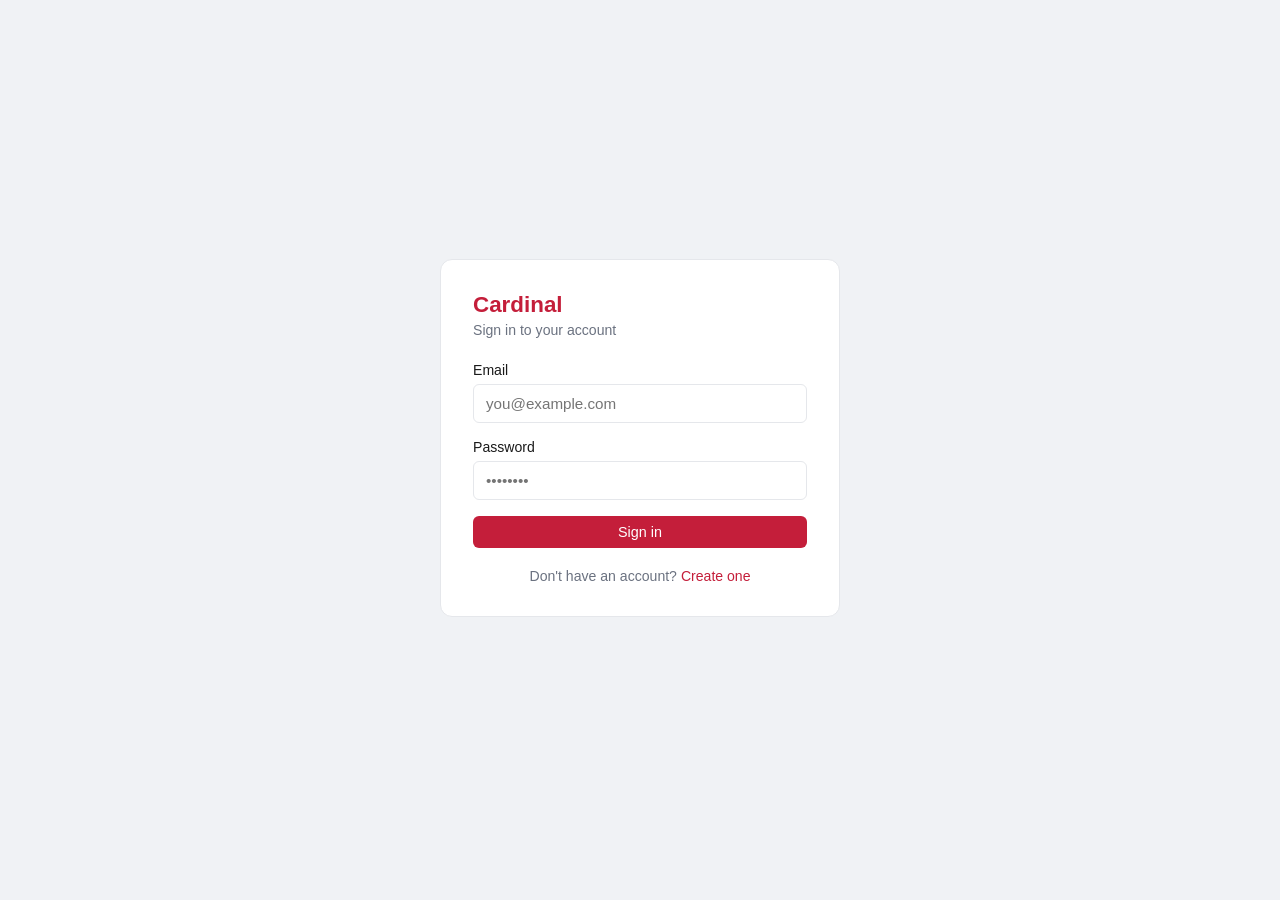
==== dashboard.html @ e716947e "add UI" ====
<!DOCTYPE html>
<html lang="en">
<head>
  <meta charset="UTF-8">
  <title>Feed – Cardinal</title>
  <link rel="stylesheet" href="/css/style.css">
</head>
<body>
  <div class="container">
    <div class="compose-box">
      <textarea id="chirpInput" placeholder="What's happening?"></textarea>
      <div class="compose-footer">
        <span id="charCount" style="font-size:0.8rem;color:var(--text-muted);margin-right:10px"></span>
        <button class="btn btn-primary" onclick="postChirp()">Post</button>
      </div>
    </div>

    <div id="feed"></div>
  </div>

  <script src="/js/api.js"></script>
  <script src="/js/auth.js"></script>
  <script src="/js/notifications.js"></script>
  <script src="/js/nav.js"></script>
  <script>
    requireAuth();
    initNav();

    const MAX_CHARS = 140;
    const chirpInput = document.getElementById("chirpInput");

    chirpInput.addEventListener("input", () => {
      const remaining = MAX_CHARS - chirpInput.value.length;
      const el = document.getElementById("charCount");
      el.textContent = `${chirpInput.value.length}/${MAX_CHARS}`;
      el.style.color = remaining < 20 ? "#b91c1c" : "var(--text-muted)";
    });

    async function postChirp() {
      const body = chirpInput.value.trim();
      if (!body) return;
      if (body.length > MAX_CHARS) {
        alert("Chirp is too long.");
        return;
      }

      const res = await apiRequestAuth("/api/newchirp", "POST", { body });
      if (!res || !res.ok) {
        alert("Failed to post chirp.");
        return;
      }

      chirpInput.value = "";
      document.getElementById("charCount").textContent = "";
      loadFeed();
    }

    function formatTime(isoString) {
      const date = new Date(isoString);
      const now = new Date();
      const diff = Math.floor((now - date) / 1000);
      if (diff < 60) return `${diff}s ago`;
      if (diff < 3600) return `${Math.floor(diff / 60)}m ago`;
      if (diff < 86400) return `${Math.floor(diff / 3600)}h ago`;
      return date.toLocaleDateString();
    }

    async function deleteChirp(id) {
      if (!confirm("Delete this chirp?")) return;
      const res = await apiRequestAuth(`/api/chirps/${id}`, "DELETE");
      if (!res || !res.ok) {
        alert("Failed to delete chirp.");
        return;
      }
      loadFeed();
    }

    async function loadFeed() {
      const feed = document.getElementById("feed");
      feed.innerHTML = `<div class="empty-state">Loading...</div>`;

      const res = await fetch("/api/getallchirps?sort=desc");
      if (!res.ok) {
        feed.innerHTML = `<div class="empty-state">Failed to load feed.</div>`;
        return;
      }

      const chirps = await res.json();
      const myID = getCurrentUserID();

      if (!chirps || chirps.length === 0) {
        feed.innerHTML = `<div class="empty-state">No chirps yet. Be the first to post!</div>`;
        return;
      }

      feed.innerHTML = chirps.map(chirp => `
        <div class="chirp-card">
          <div class="chirp-card-header">
            <a class="chirp-author" href="/profile.html?user=${chirp.user_id}">@${chirp.username || "unknown"}</a>
            <div style="display:flex;align-items:center;gap:8px">
              <span class="chirp-time">${formatTime(chirp.created_at)}</span>
              ${chirp.user_id === myID ? `<button class="btn btn-sm btn-danger" onclick="deleteChirp('${chirp.id}')">Delete</button>` : ""}
            </div>
          </div>
          <div class="chirp-body">${chirp.body}</div>
        </div>
      `).join("");
    }

    loadFeed();
  </script>
</body>
</html>
---- css/style.css ----
:root {
  --red: #C41E3A;
  --red-dark: #9e1830;
  --bg: #f0f2f5;
  --card: #ffffff;
  --text: #1a1a1a;
  --text-muted: #6b7280;
  --border: #e5e7eb;
  --nav-height: 56px;
}

* {
  box-sizing: border-box;
  margin: 0;
  padding: 0;
}

body {
  font-family: -apple-system, BlinkMacSystemFont, "Segoe UI", Roboto, sans-serif;
  background: var(--bg);
  color: var(--text);
  padding-top: var(--nav-height);
}

a {
  color: var(--red);
  text-decoration: none;
}

a:hover {
  text-decoration: underline;
}

/* NAV */
.nav {
  position: fixed;
  top: 0;
  left: 0;
  right: 0;
  height: var(--nav-height);
  background: var(--card);
  border-bottom: 1px solid var(--border);
  display: flex;
  align-items: center;
  padding: 0 24px;
  gap: 24px;
  z-index: 100;
}

.nav-logo {
  font-weight: 700;
  font-size: 1.2rem;
  color: var(--red);
  text-decoration: none;
  margin-right: auto;
}

.nav-link {
  color: var(--text);
  font-size: 0.95rem;
}

.nav-link:hover {
  color: var(--red);
  text-decoration: none;
}

.nav-right {
  display: flex;
  align-items: center;
  gap: 16px;
  margin-left: auto;
}

/* NOTIFICATION BELL */
.notif-bell-wrapper {
  position: relative;
  cursor: pointer;
}

.notif-bell {
  font-size: 1.3rem;
  color: var(--text);
  background: none;
  border: none;
  cursor: pointer;
  padding: 4px;
}

.notif-badge {
  position: absolute;
  top: -4px;
  right: -4px;
  background: var(--red);
  color: white;
  font-size: 0.65rem;
  font-weight: 700;
  border-radius: 99px;
  padding: 1px 5px;
  min-width: 16px;
  text-align: center;
}

.notif-dropdown {
  display: none;
  position: absolute;
  top: 36px;
  right: 0;
  width: 340px;
  background: var(--card);
  border: 1px solid var(--border);
  border-radius: 8px;
  box-shadow: 0 4px 16px rgba(0,0,0,0.12);
  z-index: 200;
  max-height: 420px;
  overflow-y: auto;
}

.notif-dropdown.open {
  display: block;
}

.notif-dropdown-header {
  display: flex;
  align-items: center;
  justify-content: space-between;
  padding: 12px 16px;
  border-bottom: 1px solid var(--border);
  font-weight: 600;
  font-size: 0.9rem;
}

.notif-item {
  padding: 12px 16px;
  border-bottom: 1px solid var(--border);
  display: flex;
  align-items: flex-start;
  gap: 10px;
}

.notif-item.unread {
  background: #fff5f5;
}

.notif-item-body {
  flex: 1;
  font-size: 0.88rem;
  line-height: 1.4;
}

.notif-item-time {
  font-size: 0.75rem;
  color: var(--text-muted);
  margin-top: 2px;
}

.notif-empty {
  padding: 24px;
  text-align: center;
  color: var(--text-muted);
  font-size: 0.9rem;
}

/* BUTTONS */
.btn {
  padding: 8px 16px;
  border-radius: 6px;
  font-size: 0.9rem;
  font-weight: 500;
  cursor: pointer;
  border: none;
  transition: opacity 0.15s;
}

.btn:hover {
  opacity: 0.85;
}

.btn-primary {
  background: var(--red);
  color: white;
}

.btn-outline {
  background: transparent;
  color: var(--red);
  border: 1px solid var(--red);
}

.btn-danger {
  background: #fee2e2;
  color: #b91c1c;
}

.btn-sm {
  padding: 4px 10px;
  font-size: 0.8rem;
}

.btn-ghost {
  background: transparent;
  color: var(--text-muted);
  border: 1px solid var(--border);
}

/* CARDS */
.card {
  background: var(--card);
  border: 1px solid var(--border);
  border-radius: 10px;
  padding: 16px;
}

/* CHIRP CARD */
.chirp-card {
  background: var(--card);
  border: 1px solid var(--border);
  border-radius: 10px;
  padding: 16px;
  margin-bottom: 12px;
}

.chirp-card-header {
  display: flex;
  align-items: center;
  justify-content: space-between;
  margin-bottom: 8px;
}

.chirp-author {
  font-weight: 600;
  font-size: 0.95rem;
  color: var(--red);
}

.chirp-time {
  font-size: 0.78rem;
  color: var(--text-muted);
}

.chirp-body {
  font-size: 0.95rem;
  line-height: 1.5;
}

/* COMPOSE BOX */
.compose-box {
  background: var(--card);
  border: 1px solid var(--border);
  border-radius: 10px;
  padding: 16px;
  margin-bottom: 20px;
}

.compose-box textarea {
  width: 100%;
  border: 1px solid var(--border);
  border-radius: 6px;
  padding: 10px;
  font-size: 0.95rem;
  resize: vertical;
  min-height: 80px;
  font-family: inherit;
}

.compose-box textarea:focus {
  outline: none;
  border-color: var(--red);
}

.compose-footer {
  display: flex;
  justify-content: flex-end;
  margin-top: 10px;
}

/* FORMS (login/register) */
.form-page {
  min-height: 100vh;
  display: flex;
  align-items: center;
  justify-content: center;
  padding: 24px;
  padding-top: 0;
}

.form-card {
  background: var(--card);
  border: 1px solid var(--border);
  border-radius: 12px;
  padding: 32px;
  width: 100%;
  max-width: 400px;
}

.form-card h1 {
  font-size: 1.4rem;
  margin-bottom: 4px;
  color: var(--red);
}

.form-card .subtitle {
  font-size: 0.88rem;
  color: var(--text-muted);
  margin-bottom: 24px;
}

.form-group {
  margin-bottom: 16px;
}

.form-group label {
  display: block;
  font-size: 0.88rem;
  font-weight: 500;
  margin-bottom: 6px;
}

.form-group input {
  width: 100%;
  padding: 10px 12px;
  border: 1px solid var(--border);
  border-radius: 6px;
  font-size: 0.95rem;
  font-family: inherit;
}

.form-group input:focus {
  outline: none;
  border-color: var(--red);
}

.form-error {
  color: #b91c1c;
  background: #fee2e2;
  border-radius: 6px;
  padding: 10px 12px;
  font-size: 0.88rem;
  margin-bottom: 16px;
  display: none;
}

.form-success {
  color: #065f46;
  background: #d1fae5;
  border-radius: 6px;
  padding: 10px 12px;
  font-size: 0.88rem;
  margin-bottom: 16px;
  display: none;
}

.form-footer {
  text-align: center;
  font-size: 0.88rem;
  color: var(--text-muted);
  margin-top: 20px;
}

/* LAYOUT */
.container {
  max-width: 640px;
  margin: 0 auto;
  padding: 24px 16px;
}

/* PROFILE */
.profile-header {
  display: flex;
  align-items: flex-start;
  justify-content: space-between;
  gap: 16px;
  margin-bottom: 20px;
}

.profile-info h2 {
  font-size: 1.3rem;
  margin-bottom: 4px;
}

.profile-meta {
  font-size: 0.85rem;
  color: var(--text-muted);
  margin-bottom: 12px;
}

.profile-stats {
  display: flex;
  gap: 20px;
  font-size: 0.9rem;
}

.profile-stats span {
  font-weight: 600;
}

.profile-tabs {
  display: flex;
  border-bottom: 1px solid var(--border);
  margin-bottom: 20px;
  gap: 0;
}

.profile-tab {
  padding: 10px 20px;
  font-size: 0.9rem;
  cursor: pointer;
  border-bottom: 2px solid transparent;
  color: var(--text-muted);
  background: none;
  border-top: none;
  border-left: none;
  border-right: none;
}

.profile-tab.active {
  color: var(--red);
  border-bottom-color: var(--red);
  font-weight: 600;
}

/* USER LIST ITEM */
.user-item {
  display: flex;
  align-items: center;
  justify-content: space-between;
  padding: 12px 0;
  border-bottom: 1px solid var(--border);
}

.user-item-name {
  font-weight: 500;
}

/* SEARCH */
.search-bar {
  display: flex;
  gap: 8px;
  margin-bottom: 24px;
}

.search-bar input {
  flex: 1;
  padding: 10px 12px;
  border: 1px solid var(--border);
  border-radius: 6px;
  font-size: 0.95rem;
  font-family: inherit;
}

.search-bar input:focus {
  outline: none;
  border-color: var(--red);
}

/* PAGE TITLE */
.page-title {
  font-size: 1.2rem;
  font-weight: 700;
  margin-bottom: 20px;
}

/* EMPTY STATE */
.empty-state {
  text-align: center;
  padding: 48px 16px;
  color: var(--text-muted);
  font-size: 0.95rem;
}

/* MOBILE */
@media (max-width: 600px) {
  .nav {
    padding: 0 12px;
    gap: 12px;
  }

  .container {
    padding: 16px 12px;
  }

  .notif-dropdown {
    width: 300px;
    right: -60px;
  }
}
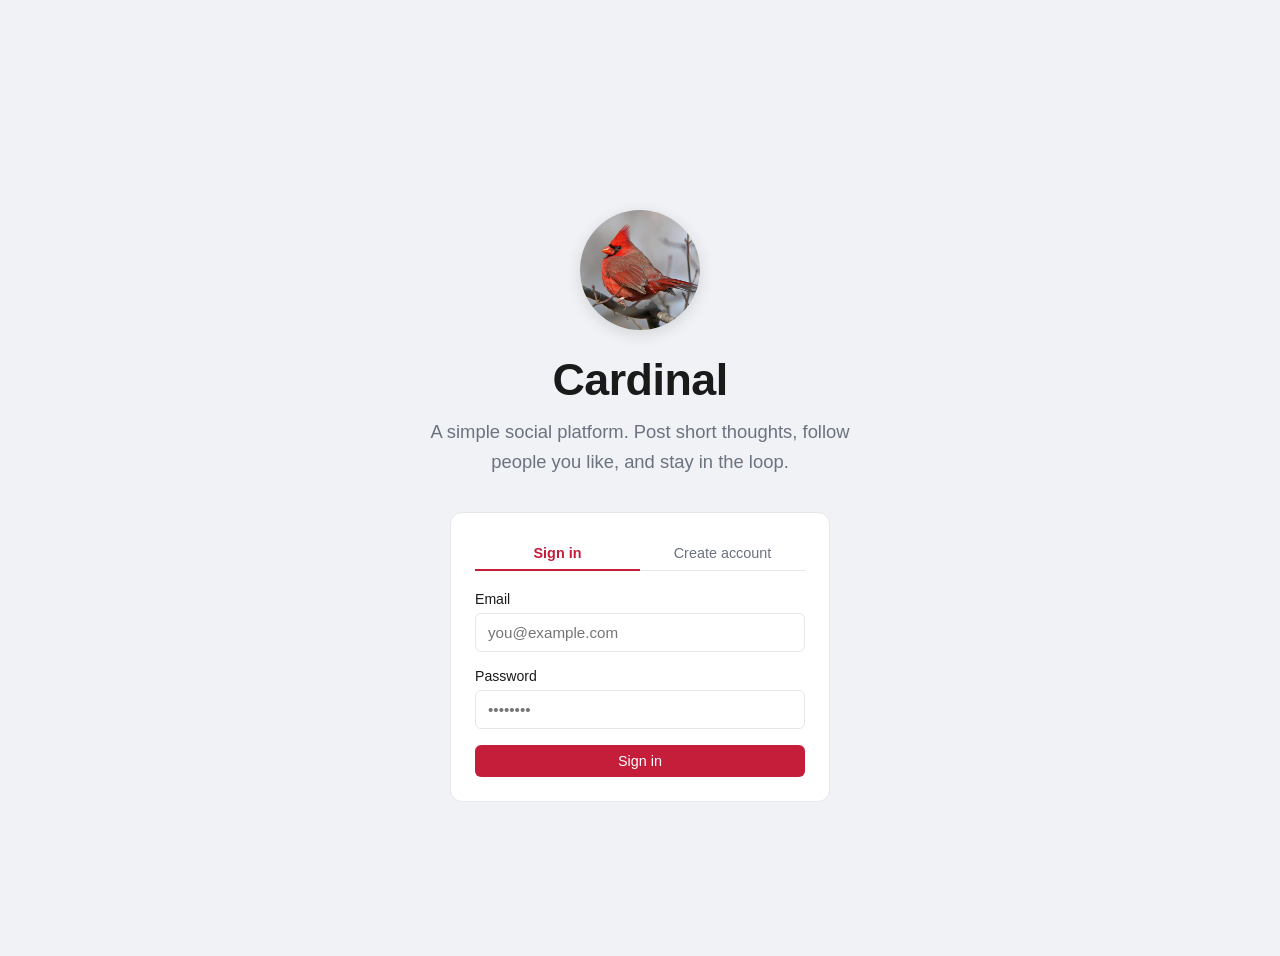
==== commit c1bb7310: "fix: use utf8.RuneCountInString to check for character length" ====
--- a/dashboard.html
+++ b/dashboard.html
@@ -7,6 +7,12 @@
 </head>
 <body>
   <div class="container">
+    <div class="search-bar" style="margin-bottom:16px">
+      <input type="text" id="searchInput" placeholder="Search users by username or user ID" />
+      <button class="btn btn-primary" onclick="searchUser()">Search</button>
+    </div>
+    <div id="searchResult" style="margin-bottom:16px"></div>
+
     <div class="compose-box">
       <textarea id="chirpInput" placeholder="What's happening?"></textarea>
       <div class="compose-footer">
@@ -15,7 +21,15 @@
       </div>
     </div>
 
+    <div style="display:flex;gap:0;margin-bottom:20px;border-bottom:1px solid var(--border)">
+      <button class="profile-tab active" id="tabFollowing" onclick="switchTab('following')">Following</button>
+      <button class="profile-tab" id="tabDiscover" onclick="switchTab('discover')">Discover</button>
+    </div>
+
     <div id="feed"></div>
+    <div style="text-align:center;margin-top:16px">
+      <button class="btn btn-outline" id="loadMoreBtn" onclick="loadMore()" style="display:none">Load more</button>
+    </div>
   </div>
 
   <script src="/js/api.js"></script>
@@ -26,33 +40,74 @@
     requireAuth();
     initNav();
 
-    const MAX_CHARS = 140;
+    const MAX_CHARS = 500;
+    const LIMIT = 20;
     const chirpInput = document.getElementById("chirpInput");
 
+    let currentTab = "following";
+    let followingCursor = null;
+    let discoverCursor = null;
+
     chirpInput.addEventListener("input", () => {
-      const remaining = MAX_CHARS - chirpInput.value.length;
       const el = document.getElementById("charCount");
       el.textContent = `${chirpInput.value.length}/${MAX_CHARS}`;
-      el.style.color = remaining < 20 ? "#b91c1c" : "var(--text-muted)";
+      el.style.color = chirpInput.value.length > MAX_CHARS - 20 ? "#b91c1c" : "var(--text-muted)";
     });
+
+    document.getElementById("searchInput").addEventListener("keydown", (e) => {
+      if (e.key === "Enter") searchUser();
+    });
+
+    async function searchUser() {
+      const query = document.getElementById("searchInput").value.trim();
+      const resultEl = document.getElementById("searchResult");
+      if (!query) { resultEl.innerHTML = ""; return; }
+
+      const res = await apiRequestAuth(`/api/users/${encodeURIComponent(query)}`, "GET");
+
+      if (!res || res.status === 404) {
+        resultEl.innerHTML = `<div class="empty-state">No user found for "<strong>${escapeHTML(query)}</strong>".</div>`;
+        return;
+      }
+      if (!res.ok) {
+        resultEl.innerHTML = `<div class="empty-state">Something went wrong. Try again.</div>`;
+        return;
+      }
+
+      const user = await res.json();
+      resultEl.innerHTML = `
+        <div class="card" style="display:flex;align-items:center;justify-content:space-between">
+          <div>
+            <div style="font-weight:700">@${escapeHTML(user.username)}</div>
+            <div style="font-size:0.85rem;color:var(--text-muted);margin-top:2px">${user.followers_count} followers · ${user.followings_count} following</div>
+          </div>
+          <a href="/profile.html?user=${user.id}" class="btn btn-primary btn-sm">View Profile</a>
+        </div>
+      `;
+    }
 
     async function postChirp() {
       const body = chirpInput.value.trim();
-      if (!body) return;
-      if (body.length > MAX_CHARS) {
-        alert("Chirp is too long.");
-        return;
-      }
-
+      if (!body || body.length > MAX_CHARS) return;
       const res = await apiRequestAuth("/api/newchirp", "POST", { body });
-      if (!res || !res.ok) {
-        alert("Failed to post chirp.");
-        return;
-      }
-
+      if (!res || !res.ok) { alert("Failed to post chirp."); return; }
       chirpInput.value = "";
       document.getElementById("charCount").textContent = "";
-      loadFeed();
+      followingCursor = null;
+      discoverCursor = null;
+      document.getElementById("feed").innerHTML = "";
+      loadChirps();
+    }
+
+    function switchTab(tab) {
+      currentTab = tab;
+      document.getElementById("tabFollowing").classList.toggle("active", tab === "following");
+      document.getElementById("tabDiscover").classList.toggle("active", tab === "discover");
+      document.getElementById("feed").innerHTML = "";
+      document.getElementById("loadMoreBtn").style.display = "none";
+      followingCursor = null;
+      discoverCursor = null;
+      loadChirps();
     }
 
     function formatTime(isoString) {
@@ -65,49 +120,142 @@
       return date.toLocaleDateString();
     }
 
-    async function deleteChirp(id) {
-      if (!confirm("Delete this chirp?")) return;
-      const res = await apiRequestAuth(`/api/chirps/${id}`, "DELETE");
-      if (!res || !res.ok) {
-        alert("Failed to delete chirp.");
-        return;
-      }
-      loadFeed();
-    }
-
-    async function loadFeed() {
+    function renderChirps(chirps, append) {
       const feed = document.getElementById("feed");
-      feed.innerHTML = `<div class="empty-state">Loading...</div>`;
-
-      const res = await fetch("/api/getallchirps?sort=desc");
-      if (!res.ok) {
-        feed.innerHTML = `<div class="empty-state">Failed to load feed.</div>`;
-        return;
-      }
-
-      const chirps = await res.json();
       const myID = getCurrentUserID();
 
-      if (!chirps || chirps.length === 0) {
-        feed.innerHTML = `<div class="empty-state">No chirps yet. Be the first to post!</div>`;
-        return;
-      }
-
-      feed.innerHTML = chirps.map(chirp => `
-        <div class="chirp-card">
+      if (!append && chirps.length === 0) {
+        feed.innerHTML = currentTab === "following"
+          ? `<div class="empty-state">No chirps yet. Follow some users to see their chirps here.</div>`
+          : `<div class="empty-state">No chirps yet. Be the first to post!</div>`;
+        return;
+      }
+
+      const html = chirps.map(chirp => `
+        <div class="chirp-card" id="chirp-${chirp.id}">
           <div class="chirp-card-header">
-            <a class="chirp-author" href="/profile.html?user=${chirp.user_id}">@${chirp.username || "unknown"}</a>
+            <a class="chirp-author" href="/profile.html?user=${chirp.user_id}">@${escapeHTML(chirp.username)}</a>
             <div style="display:flex;align-items:center;gap:8px">
               <span class="chirp-time">${formatTime(chirp.created_at)}</span>
               ${chirp.user_id === myID ? `<button class="btn btn-sm btn-danger" onclick="deleteChirp('${chirp.id}')">Delete</button>` : ""}
             </div>
           </div>
-          <div class="chirp-body">${chirp.body}</div>
+          <div class="chirp-body">${escapeHTML(chirp.body)}</div>
+          <div class="reaction-bar" id="reactions-${chirp.id}"></div>
+          <div class="reactor-list" id="reactor-list-${chirp.id}"></div>
         </div>
       `).join("");
-    }
-
-    loadFeed();
+
+      if (append) {
+        feed.insertAdjacentHTML("beforeend", html);
+      } else {
+        feed.innerHTML = html;
+      }
+
+      chirps.forEach(c => loadReactions(c.id));
+    }
+
+    const REACTIONS = ['❤️', '😂', '😮', '😢', '👍'];
+
+    async function loadReactions(chirpId) {
+      const res = await apiRequestAuth(`/api/chirps/${chirpId}/react`, 'GET');
+      if (!res || !res.ok) return;
+      const data = await res.json();
+      const bar = document.getElementById(`reactions-${chirpId}`);
+      if (!bar) return;
+
+      const countMap = {};
+      (data.counts || []).forEach(c => countMap[c.type] = c.count);
+      bar.dataset.userReaction = data.user_reaction || '';
+
+      const total = data.total || 0;
+      const totalHTML = total > 0
+        ? `<span class="reaction-total" onclick="toggleReactorList('${chirpId}')">${total} reaction${total !== 1 ? 's' : ''} ›</span>`
+        : '';
+
+      bar.innerHTML = REACTIONS.map(emoji => {
+        const count = countMap[emoji] || 0;
+        const active = data.user_reaction === emoji ? ' active' : '';
+        return `<button class="reaction-btn${active}" data-chirp="${chirpId}" data-type="${emoji}" onclick="toggleReaction(this.dataset.chirp, this.dataset.type)">${emoji}${count > 0 ? ` ${count}` : ''}</button>`;
+      }).join('') + totalHTML;
+
+      const reactorList = document.getElementById(`reactor-list-${chirpId}`);
+      if (reactorList) {
+        reactorList.dataset.reactors = JSON.stringify(data.reactors || []);
+        if (reactorList.classList.contains('open')) {
+          renderReactorList(chirpId, data.reactors || []);
+        }
+      }
+    }
+
+    function renderReactorList(chirpId, reactors) {
+      const list = document.getElementById(`reactor-list-${chirpId}`);
+      if (!list) return;
+      list.innerHTML = reactors.length === 0
+        ? `<div style="color:var(--text-muted)">No reactions yet</div>`
+        : reactors.map(r =>
+            `<div class="reactor-item"><a href="/profile.html?user=${r.user_id}">@${escapeHTML(r.username)}</a> ${r.type}</div>`
+          ).join('');
+    }
+
+    function toggleReactorList(chirpId) {
+      const list = document.getElementById(`reactor-list-${chirpId}`);
+      if (!list) return;
+      if (list.classList.contains('open')) {
+        list.classList.remove('open');
+        return;
+      }
+      const reactors = JSON.parse(list.dataset.reactors || '[]');
+      renderReactorList(chirpId, reactors);
+      list.classList.add('open');
+    }
+
+    async function toggleReaction(chirpId, type) {
+      const bar = document.getElementById(`reactions-${chirpId}`);
+      const current = bar?.dataset.userReaction;
+      if (current === type) {
+        const res = await apiRequestAuth(`/api/chirps/${chirpId}/react`, 'DELETE');
+        if (!res || !res.ok) return;
+      } else {
+        const res = await apiRequestAuth(`/api/chirps/${chirpId}/react`, 'POST', { type });
+        if (!res || !res.ok) return;
+      }
+      await loadReactions(chirpId);
+    }
+
+    async function loadChirps(append = false) {
+      let chirps = [];
+
+      if (currentTab === "following") {
+        const body = followingCursor ? { before: followingCursor } : {};
+        const res = await apiRequestAuth("/api/feed", "POST", body);
+        if (!res || !res.ok) return;
+        chirps = await res.json();
+        if (chirps.length > 0) followingCursor = chirps[chirps.length - 1].created_at;
+      } else {
+        const before = discoverCursor ? `&bf=${encodeURIComponent(discoverCursor)}` : "";
+        const res = await fetch(`/api/getallchirps?sort=desc${before}`);
+        if (!res.ok) return;
+        chirps = await res.json();
+        if (chirps.length > 0) discoverCursor = chirps[chirps.length - 1].created_at;
+      }
+
+      renderChirps(chirps, append);
+      document.getElementById("loadMoreBtn").style.display = chirps.length < LIMIT ? "none" : "block";
+    }
+
+    async function loadMore() {
+      await loadChirps(true);
+    }
+
+    async function deleteChirp(id) {
+      if (!confirm("Delete this chirp?")) return;
+      const res = await apiRequestAuth(`/api/chirps/${id}`, "DELETE");
+      if (!res || !res.ok) { alert("Failed to delete chirp."); return; }
+      document.getElementById(`chirp-${id}`)?.remove();
+    }
+
+    loadChirps();
   </script>
 </body>
 </html>
--- a/css/style.css
+++ b/css/style.css
@@ -243,6 +243,11 @@
   line-height: 1.5;
 }
 
+.chirp-card:target {
+  border-color: var(--red);
+  box-shadow: 0 0 0 2px rgba(196,30,58,0.2);
+}
+
 /* COMPOSE BOX */
 .compose-box {
   background: var(--card);
@@ -484,3 +489,57 @@
     right: -60px;
   }
 }
+
+/* REACTIONS */
+.reaction-bar {
+  display: flex;
+  align-items: center;
+  gap: 6px;
+  margin-top: 18px;
+  flex-wrap: wrap;
+}
+
+.reaction-btn {
+  background: transparent;
+  border: none;
+  border-radius: 99px;
+  padding: 3px 8px;
+  font-size: 0.85rem;
+  cursor: pointer;
+  transition: background 0.1s;
+}
+
+.reaction-btn:hover { background: #fee2e2; }
+
+.reaction-btn.active {
+  background: #fee2e2;
+  font-weight: 600;
+}
+
+.reaction-total {
+  font-size: 0.8rem;
+  color: var(--text-muted);
+  cursor: pointer;
+  margin-left: 4px;
+}
+
+.reaction-total:hover { color: var(--red); }
+
+.reactor-list {
+  display: none;
+  margin-top: 8px;
+  padding: 8px 12px;
+  background: var(--bg);
+  border: 1px solid var(--border);
+  border-radius: 8px;
+  font-size: 0.85rem;
+}
+
+.reactor-list.open { display: block; }
+
+.reactor-item {
+  padding: 4px 0;
+  border-bottom: 1px solid var(--border);
+}
+
+.reactor-item:last-child { border-bottom: none; }
